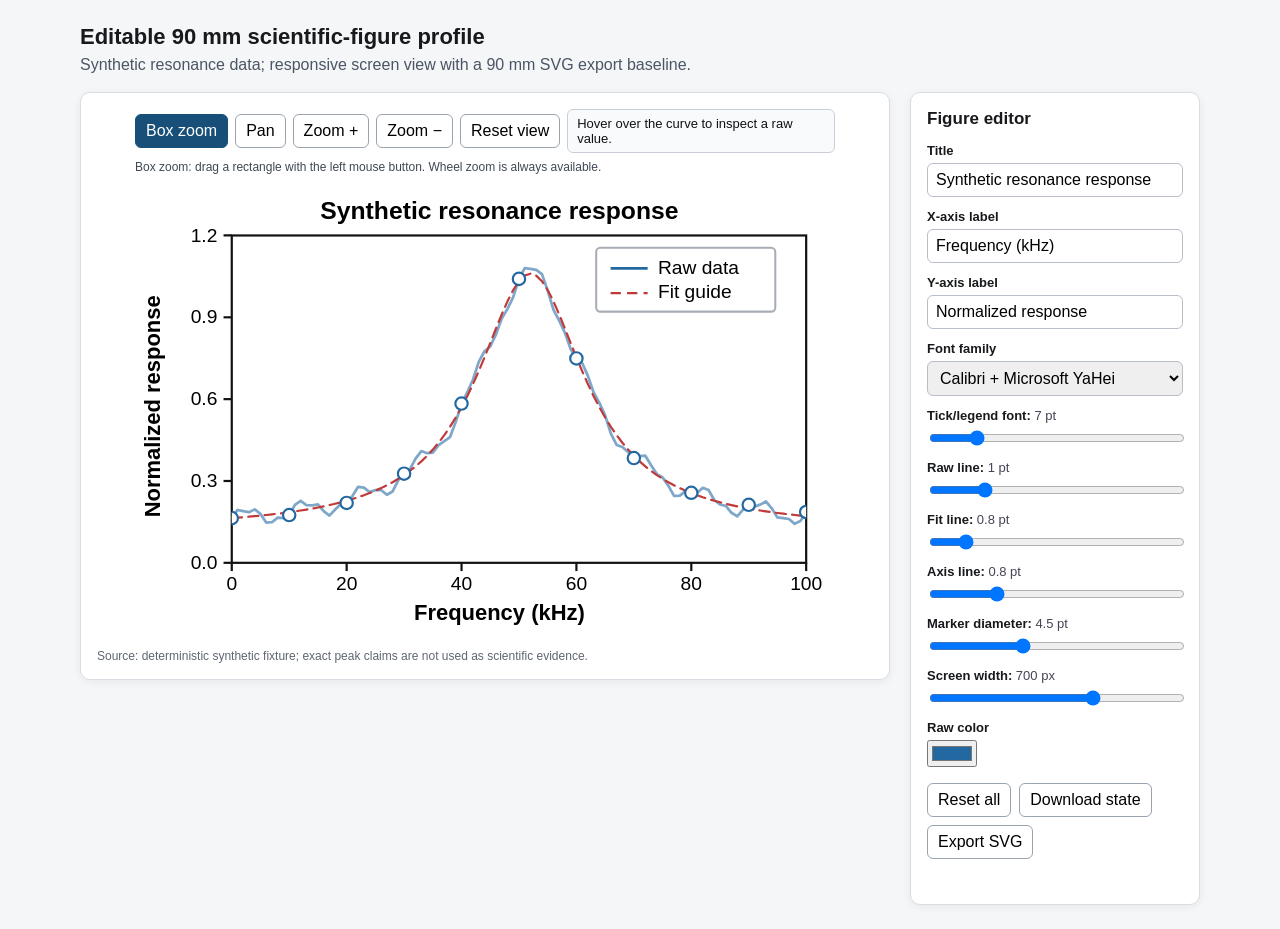
==== skills/scientific-plotting/tests/fixtures/editable-resonance.html @ 2797d482 "feat: add offline interactive weekly report workflow" ====
<!doctype html>
<html lang="en">
<head>
<meta charset="utf-8">
<meta name="viewport" content="width=device-width, initial-scale=1">
<title>Editable scientific figure fixture</title>
<style>
  :root { color-scheme: light; font-family: Calibri, "Microsoft YaHei", sans-serif; }
  * { box-sizing: border-box; }
  body { margin: 0; padding: 24px; background: #f4f6f8; color: #17191c; }
  main { max-width: 1120px; margin: 0 auto; }
  h1 { margin: 0 0 6px; font-size: 22px; }
  .lede { margin: 0 0 18px; color: #4b5563; }
  .workspace { display: grid; grid-template-columns: minmax(0, 1fr) 290px; gap: 20px; align-items: start; }
  .figure-card, .editor { background: white; border: 1px solid #d9dde3; border-radius: 10px; box-shadow: 0 2px 8px rgb(0 0 0 / 6%); }
  .figure-card { padding: 16px; overflow: auto; }
  #figure-wrap { width: min(100%, 700px); margin: 0 auto; }
  #chart { display: block; width: 100%; height: auto; background: white; touch-action: none; user-select: none; }
  #chart text { fill: #000; }
  #interaction-surface { fill: transparent; cursor: crosshair; }
  #interaction-surface.pan-mode { cursor: grab; }
  #interaction-surface.pan-mode.dragging { cursor: grabbing; }
  .inspection-toolbar { display: flex; flex-wrap: wrap; gap: 7px; align-items: center; margin: 0 auto 10px; }
  #hover-readout { flex: 1 1 260px; min-height: 30px; padding: 6px 9px; border: 1px solid #c9ced6; border-radius: 6px; background: #f8fafc; color: #111; font-size: 13px; font-variant-numeric: tabular-nums; }
  .mode-button[aria-pressed="true"] { background: #174f78; border-color: #174f78; color: #fff; }
  .gesture-hint { flex: 1 1 100%; margin: 0; color: #3f4853; font-size: 12px; }
  .editor { padding: 16px; }
  .editor h2 { margin: 0 0 14px; font-size: 17px; }
  .control { display: grid; gap: 5px; margin-bottom: 12px; }
  .control label { font-size: 13px; font-weight: 700; }
  .control output { color: #445; font-weight: 400; }
  input, select, button { font: inherit; }
  input[type="text"], select { width: 100%; padding: 7px 8px; border: 1px solid #b8bec8; border-radius: 6px; }
  input[type="range"] { width: 100%; }
  .actions { display: flex; flex-wrap: wrap; gap: 8px; margin-top: 16px; }
  button { padding: 7px 10px; border: 1px solid #9ba3ad; border-radius: 6px; background: #fff; cursor: pointer; }
  button:hover, button:focus-visible { background: #eef3f8; }
  #status { min-height: 1.4em; margin: 12px 0 0; font-size: 12px; color: #315b44; }
  .source-note { margin: 12px 0 0; font-size: 12px; color: #5f6670; }
  @media (max-width: 760px) {
    body { padding: 12px; }
    .workspace { grid-template-columns: 1fr; }
    .editor { order: 2; }
  }
</style>
</head>
<body>
<main>
  <h1>Editable 90 mm scientific-figure profile</h1>
  <p class="lede">Synthetic resonance data; responsive screen view with a 90 mm SVG export baseline.</p>
  <div class="workspace">
    <section class="figure-card" aria-label="Editable scientific figure">
      <div id="figure-wrap">
        <div class="inspection-toolbar" aria-label="Figure inspection controls">
          <button id="box-zoom-mode" class="mode-button" type="button" aria-pressed="true">Box zoom</button>
          <button id="pan-mode" class="mode-button" type="button" aria-pressed="false">Pan</button>
          <button id="zoom-in" type="button" aria-label="Zoom in">Zoom +</button>
          <button id="zoom-out" type="button" aria-label="Zoom out">Zoom −</button>
          <button id="reset-view" type="button">Reset view</button>
          <output id="hover-readout" aria-live="polite">Hover over the curve to inspect a raw value.</output>
          <p id="gesture-hint" class="gesture-hint">Box zoom: drag a rectangle with the left mouse button. Wheel zoom is always available.</p>
        </div>
        <svg id="chart" viewBox="0 0 340 220" role="img" aria-labelledby="chart-title chart-desc">
          <title id="chart-title">Synthetic resonance response</title>
          <desc id="chart-desc">Raw synthetic measurements with a fitted Lorentzian guide. Hover to inspect exact values, wheel to zoom, drag a box to zoom both axes, or choose Pan and drag to move both axes.</desc>
          <defs><clipPath id="plot-clip"><rect x="47" y="25" width="279" height="159"/></clipPath></defs>
          <rect x="0" y="0" width="340" height="220" fill="white"/>
          <g id="axes"></g>
          <g id="data-layer" clip-path="url(#plot-clip)">
            <polyline id="raw-line" fill="none" stroke-linejoin="round" stroke-linecap="round"></polyline>
            <polyline id="fit-line" fill="none" stroke-linejoin="round" stroke-linecap="round" stroke-dasharray="5 3"></polyline>
            <g id="markers"></g>
            <g id="hover-crosshair" pointer-events="none" visibility="hidden">
              <line id="hover-guide-x" stroke="#217565" stroke-width="1.4" stroke-dasharray="5 4"></line>
              <line id="hover-guide-y" stroke="#217565" stroke-width="1.4" stroke-dasharray="5 4"></line>
              <circle id="hover-point" r="4.2" fill="#217565" stroke="white" stroke-width="1.2"></circle>
            </g>
          </g>
          <g id="hover-tooltip" pointer-events="none" visibility="hidden">
            <rect id="hover-tooltip-box" width="102" height="32" rx="3" fill="white" fill-opacity="0.96" stroke="#217565"></rect>
            <text id="hover-tooltip-series" font-weight="700">Raw data</text>
            <text id="hover-tooltip-value"></text>
          </g>
          <rect id="box-zoom-rect" visibility="hidden" fill="#2468a2" fill-opacity="0.12" stroke="#2468a2" stroke-width="1" stroke-dasharray="4 3" pointer-events="none"></rect>
          <g id="legend" transform="translate(224 31)">
            <rect x="0" y="0" width="87" height="31" rx="2" fill="white" fill-opacity="0.9" stroke="#a8adb5"/>
            <line id="legend-raw-line" x1="7" y1="10" x2="25" y2="10"/>
            <text id="legend-raw" x="30" y="12.5" fill="#000">Raw data</text>
            <line id="legend-fit-line" x1="7" y1="22" x2="25" y2="22" stroke-dasharray="5 3"/>
            <text id="legend-fit" x="30" y="24.5" fill="#000">Fit guide</text>
          </g>
          <text id="plot-title" x="177" y="17" text-anchor="middle" fill="#000"></text>
          <text id="x-label" x="177" y="212" text-anchor="middle" fill="#000"></text>
          <text id="y-label" x="12" y="108" text-anchor="middle" fill="#000" transform="rotate(-90 12 108)"></text>
          <rect id="interaction-surface" x="47" y="25" width="279" height="159" tabindex="0" role="application" aria-label="Interactive plot area. Hover for exact values. In Box zoom mode, left-drag a rectangle to zoom both axes. In Pan mode, left-drag to move both axes. Wheel zoom is always available."></rect>
        </svg>
      </div>
      <p class="source-note">Source: deterministic synthetic fixture; exact peak claims are not used as scientific evidence.</p>
    </section>

    <aside class="editor" aria-label="Figure style editor">
      <h2>Figure editor</h2>
      <div class="control"><label for="title-input">Title</label><input id="title-input" type="text"></div>
      <div class="control"><label for="x-label-input">X-axis label</label><input id="x-label-input" type="text"></div>
      <div class="control"><label for="y-label-input">Y-axis label</label><input id="y-label-input" type="text"></div>
      <div class="control"><label for="font-family">Font family</label><select id="font-family"><option value='Calibri, "Microsoft YaHei", sans-serif'>Calibri + Microsoft YaHei</option><option value='Arial, "Microsoft YaHei", sans-serif'>Arial + Microsoft YaHei</option></select></div>
      <div class="control"><label for="font-size">Tick/legend font: <output id="font-size-value"></output></label><input id="font-size" type="range" min="6" max="12" step="0.5"></div>
      <div class="control"><label for="raw-width">Raw line: <output id="raw-width-value"></output></label><input id="raw-width" type="range" min="0.5" max="3" step="0.1"></div>
      <div class="control"><label for="fit-width">Fit line: <output id="fit-width-value"></output></label><input id="fit-width" type="range" min="0.5" max="3" step="0.1"></div>
      <div class="control"><label for="axis-width">Axis line: <output id="axis-width-value"></output></label><input id="axis-width" type="range" min="0.4" max="2" step="0.1"></div>
      <div class="control"><label for="marker-size">Marker diameter: <output id="marker-size-value"></output></label><input id="marker-size" type="range" min="2" max="9" step="0.5"></div>
      <div class="control"><label for="screen-width">Screen width: <output id="screen-width-value"></output></label><input id="screen-width" type="range" min="420" max="850" step="10"></div>
      <div class="control"><label for="raw-color">Raw color</label><input id="raw-color" type="color"></div>
      <div class="actions">
        <button id="reset" type="button">Reset all</button>
        <button id="download-state" type="button">Download state</button>
        <button id="export-svg" type="button">Export SVG</button>
      </div>
      <p id="status" role="status"></p>
    </aside>
  </div>
</main>
<script>
const data = {"raw":[{"x":0.0,"y":0.163831},{"x":1.0,"y":0.193741},{"x":2.0,"y":0.189231},{"x":3.0,"y":0.185739},{"x":4.0,"y":0.195914},{"x":5.0,"y":0.179386},{"x":6.0,"y":0.147445},{"x":7.0,"y":0.148792},{"x":8.0,"y":0.165592},{"x":9.0,"y":0.16399},{"x":10.0,"y":0.175078},{"x":11.0,"y":0.21241},{"x":12.0,"y":0.226754},{"x":13.0,"y":0.21141},{"x":14.0,"y":0.210642},{"x":15.0,"y":0.21396},{"x":16.0,"y":0.189431},{"x":17.0,"y":0.173085},{"x":18.0,"y":0.195299},{"x":19.0,"y":0.215669},{"x":20.0,"y":0.219502},{"x":21.0,"y":0.244902},{"x":22.0,"y":0.278715},{"x":23.0,"y":0.275571},{"x":24.0,"y":0.259237},{"x":25.0,"y":0.26634},{"x":26.0,"y":0.267091},{"x":27.0,"y":0.249756},{"x":28.0,"y":0.261551},{"x":29.0,"y":0.30316},{"x":30.0,"y":0.326767},{"x":31.0,"y":0.342546},{"x":32.0,"y":0.381716},{"x":33.0,"y":0.409638},{"x":34.0,"y":0.401963},{"x":35.0,"y":0.4042},{"x":36.0,"y":0.431706},{"x":37.0,"y":0.44644},{"x":38.0,"y":0.461179},{"x":39.0,"y":0.516706},{"x":40.0,"y":0.583813},{"x":41.0,"y":0.625159},{"x":42.0,"y":0.67198},{"x":43.0,"y":0.736727},{"x":44.0,"y":0.775546},{"x":45.0,"y":0.79301},{"x":46.0,"y":0.83761},{"x":47.0,"y":0.895304},{"x":48.0,"y":0.931066},{"x":49.0,"y":0.97424},{"x":50.0,"y":1.040877},{"x":51.0,"y":1.080188},{"x":52.0,"y":1.077637},{"x":53.0,"y":1.073612},{"x":54.0,"y":1.0584},{"x":55.0,"y":0.997993},{"x":56.0,"y":0.928188},{"x":57.0,"y":0.887438},{"x":58.0,"y":0.843388},{"x":59.0,"y":0.783498},{"x":60.0,"y":0.749357},{"x":61.0,"y":0.732627},{"x":62.0,"y":0.685218},{"x":63.0,"y":0.624446},{"x":64.0,"y":0.586119},{"x":65.0,"y":0.540745},{"x":66.0,"y":0.473268},{"x":67.0,"y":0.432015},{"x":68.0,"y":0.424687},{"x":69.0,"y":0.40597},{"x":70.0,"y":0.383982},{"x":71.0,"y":0.391147},{"x":72.0,"y":0.392792},{"x":73.0,"y":0.357505},{"x":74.0,"y":0.32537},{"x":75.0,"y":0.313112},{"x":76.0,"y":0.282774},{"x":77.0,"y":0.245452},{"x":78.0,"y":0.246507},{"x":79.0,"y":0.263025},{"x":80.0,"y":0.256717},{"x":81.0,"y":0.256193},{"x":82.0,"y":0.275035},{"x":83.0,"y":0.267013},{"x":84.0,"y":0.230363},{"x":85.0,"y":0.21373},{"x":86.0,"y":0.208819},{"x":87.0,"y":0.183364},{"x":88.0,"y":0.170354},{"x":89.0,"y":0.195134},{"x":90.0,"y":0.212645},{"x":91.0,"y":0.205907},{"x":92.0,"y":0.213418},{"x":93.0,"y":0.224893},{"x":94.0,"y":0.199735},{"x":95.0,"y":0.166326},{"x":96.0,"y":0.163469},{"x":97.0,"y":0.160627},{"x":98.0,"y":0.14297},{"x":99.0,"y":0.152898},{"x":100.0,"y":0.186244}],"fit":[{"x":0.0,"y":0.163831},{"x":1.0,"y":0.165482},{"x":2.0,"y":0.167228},{"x":3.0,"y":0.169073},{"x":4.0,"y":0.171027},{"x":5.0,"y":0.173098},{"x":6.0,"y":0.175294},{"x":7.0,"y":0.177627},{"x":8.0,"y":0.180106},{"x":9.0,"y":0.182746},{"x":10.0,"y":0.185558},{"x":11.0,"y":0.188559},{"x":12.0,"y":0.191765},{"x":13.0,"y":0.195194},{"x":14.0,"y":0.198868},{"x":15.0,"y":0.202808},{"x":16.0,"y":0.20704},{"x":17.0,"y":0.211593},{"x":18.0,"y":0.216499},{"x":19.0,"y":0.221793},{"x":20.0,"y":0.227516},{"x":21.0,"y":0.233711},{"x":22.0,"y":0.240431},{"x":23.0,"y":0.247732},{"x":24.0,"y":0.255678},{"x":25.0,"y":0.264343},{"x":26.0,"y":0.273808},{"x":27.0,"y":0.284166},{"x":28.0,"y":0.295524},{"x":29.0,"y":0.308},{"x":30.0,"y":0.321728},{"x":31.0,"y":0.33686},{"x":32.0,"y":0.353565},{"x":33.0,"y":0.372032},{"x":34.0,"y":0.392471},{"x":35.0,"y":0.41511},{"x":36.0,"y":0.440193},{"x":37.0,"y":0.467978},{"x":38.0,"y":0.49872},{"x":39.0,"y":0.532664},{"x":40.0,"y":0.570009},{"x":41.0,"y":0.610879},{"x":42.0,"y":0.655264},{"x":43.0,"y":0.702954},{"x":44.0,"y":0.753452},{"x":45.0,"y":0.805876},{"x":46.0,"y":0.858871},{"x":47.0,"y":0.910556},{"x":48.0,"y":0.95855},{"x":49.0,"y":1.000106},{"x":50.0,"y":1.032404},{"x":51.0,"y":1.052946},{"x":52.0,"y":1.06},{"x":53.0,"y":1.052946},{"x":54.0,"y":1.032404},{"x":55.0,"y":1.000106},{"x":56.0,"y":0.95855},{"x":57.0,"y":0.910556},{"x":58.0,"y":0.858871},{"x":59.0,"y":0.805876},{"x":60.0,"y":0.753452},{"x":61.0,"y":0.702954},{"x":62.0,"y":0.655264},{"x":63.0,"y":0.610879},{"x":64.0,"y":0.570009},{"x":65.0,"y":0.532664},{"x":66.0,"y":0.49872},{"x":67.0,"y":0.467978},{"x":68.0,"y":0.440193},{"x":69.0,"y":0.41511},{"x":70.0,"y":0.392471},{"x":71.0,"y":0.372032},{"x":72.0,"y":0.353565},{"x":73.0,"y":0.33686},{"x":74.0,"y":0.321728},{"x":75.0,"y":0.308},{"x":76.0,"y":0.295524},{"x":77.0,"y":0.284166},{"x":78.0,"y":0.273808},{"x":79.0,"y":0.264343},{"x":80.0,"y":0.255678},{"x":81.0,"y":0.247732},{"x":82.0,"y":0.240431},{"x":83.0,"y":0.233711},{"x":84.0,"y":0.227516},{"x":85.0,"y":0.221793},{"x":86.0,"y":0.216499},{"x":87.0,"y":0.211593},{"x":88.0,"y":0.20704},{"x":89.0,"y":0.202808},{"x":90.0,"y":0.198868},{"x":91.0,"y":0.195194},{"x":92.0,"y":0.191765},{"x":93.0,"y":0.188559},{"x":94.0,"y":0.185558},{"x":95.0,"y":0.182746},{"x":96.0,"y":0.180106},{"x":97.0,"y":0.177627},{"x":98.0,"y":0.175294},{"x":99.0,"y":0.173098},{"x":100.0,"y":0.171027}]};
const initialState = Object.freeze({
  title: "Synthetic resonance response",
  xLabel: "Frequency (kHz)",
  yLabel: "Normalized response",
  fontFamily: 'Calibri, "Microsoft YaHei", sans-serif',
  fontPt: 7,
  axisLabelPt: 8,
  titlePt: 9,
  rawWidthPt: 1.0,
  fitWidthPt: 0.8,
  axisWidthPt: 0.8,
  markerPt: 4.5,
  rawColor: "#2468a2",
  fitColor: "#c03a3a",
  screenWidth: 700,
  xMin: 0,
  xMax: 100,
  yMin: 0,
  yMax: 1.2,
  interactionMode: "zoom"
});
let state = {...initialState};
let hoverIndex = null;
const PT_TO_UNIT = 96 / 72;
const NS = "http://www.w3.org/2000/svg";
const plot = {left: 47, right: 326, top: 25, bottom: 184, fullXMin: 0, fullXMax: 100, fullYMin: 0, fullYMax: 1.2};

function sx(x) { return plot.left + (x - state.xMin) / (state.xMax - state.xMin) * (plot.right - plot.left); }
function sy(y) { return plot.bottom - (y - state.yMin) / (state.yMax - state.yMin) * (plot.bottom - plot.top); }
function ix(px) { return state.xMin + (px - plot.left) / (plot.right - plot.left) * (state.xMax - state.xMin); }
function iy(py) { return state.yMin + (plot.bottom - py) / (plot.bottom - plot.top) * (state.yMax - state.yMin); }
function points(values) { return values.map(d => `${sx(d.x).toFixed(2)},${sy(d.y).toFixed(2)}`).join(" "); }
function svgEl(name, attrs = {}) {
  const el = document.createElementNS(NS, name);
  for (const [key, value] of Object.entries(attrs)) el.setAttribute(key, String(value));
  return el;
}
function setText(id, value) { document.getElementById(id).textContent = value; }

function ticks(minimum, maximum, count) {
  return Array.from({length: count}, (_, index) => minimum + index * (maximum - minimum) / (count - 1));
}

function formatTick(value, span) {
  if (span < 1) return value.toFixed(2);
  if (span < 10) return value.toFixed(1);
  return value.toFixed(0);
}

function clampView() {
  const clampRange = (minimum, maximum, fullMinimum, fullMaximum, minSpan) => {
    const fullSpan = fullMaximum - fullMinimum;
    const span = Math.min(fullSpan, Math.max(minSpan, maximum - minimum));
    const nextMinimum = Math.max(fullMinimum, Math.min(minimum, fullMaximum - span));
    return [nextMinimum, nextMinimum + span];
  };
  [state.xMin, state.xMax] = clampRange(state.xMin, state.xMax, plot.fullXMin, plot.fullXMax, 2);
  [state.yMin, state.yMax] = clampRange(state.yMin, state.yMax, plot.fullYMin, plot.fullYMax, 0.04);
}

function zoomAt(factor, px = (plot.left + plot.right) / 2, py = (plot.top + plot.bottom) / 2) {
  const anchorX = ix(px);
  const anchorY = iy(py);
  state.xMin = anchorX - (anchorX - state.xMin) * factor;
  state.xMax = anchorX + (state.xMax - anchorX) * factor;
  state.yMin = anchorY - (anchorY - state.yMin) * factor;
  state.yMax = anchorY + (state.yMax - anchorY) * factor;
  clampView();
  render();
}

function panBySvg(dx, dy) {
  const dataDx = dx / (plot.right - plot.left) * (state.xMax - state.xMin);
  const dataDy = dy / (plot.bottom - plot.top) * (state.yMax - state.yMin);
  state.xMin -= dataDx;
  state.xMax -= dataDx;
  state.yMin += dataDy;
  state.yMax += dataDy;
  clampView();
  render();
}

function resetView() {
  state.xMin = initialState.xMin;
  state.xMax = initialState.xMax;
  state.yMin = initialState.yMin;
  state.yMax = initialState.yMax;
  hoverIndex = null;
  render();
}

function hoverNearestAt(px, py) {
  let nearestIndex = null;
  let nearestDistance = Infinity;
  data.raw.forEach((point, index) => {
    if (point.x < state.xMin || point.x > state.xMax || point.y < state.yMin || point.y > state.yMax) return;
    const distance = Math.hypot(sx(point.x) - px, sy(point.y) - py);
    if (distance < nearestDistance) {
      nearestDistance = distance;
      nearestIndex = index;
    }
  });
  hoverIndex = nearestIndex;
  drawHover();
}

function clearHover() {
  hoverIndex = null;
  drawHover();
}

function setInteractionMode(mode) {
  if (mode !== "zoom" && mode !== "pan") return;
  state.interactionMode = mode;
  clearHover();
  renderInteractionMode();
}

function applyBoxZoom(x0, y0, x1, y1) {
  const left = Math.max(plot.left, Math.min(x0, x1));
  const right = Math.min(plot.right, Math.max(x0, x1));
  const top = Math.max(plot.top, Math.min(y0, y1));
  const bottom = Math.min(plot.bottom, Math.max(y0, y1));
  if (right - left < 5 || bottom - top < 5) return false;
  const nextXMin = ix(left);
  const nextXMax = ix(right);
  const nextYMin = iy(bottom);
  const nextYMax = iy(top);
  state.xMin = nextXMin;
  state.xMax = nextXMax;
  state.yMin = nextYMin;
  state.yMax = nextYMax;
  clampView();
  clearHover();
  render();
  return true;
}

function drawAxes() {
  const axes = document.getElementById("axes");
  axes.replaceChildren();
  const axisStroke = state.axisWidthPt * PT_TO_UNIT;
  const box = svgEl("rect", {x: plot.left, y: plot.top, width: plot.right - plot.left, height: plot.bottom - plot.top, fill: "none", stroke: "#111", "stroke-width": axisStroke});
  axes.appendChild(box);
  const xSpan = state.xMax - state.xMin;
  const ySpan = state.yMax - state.yMin;
  for (const x of ticks(state.xMin, state.xMax, 6)) {
    const px = sx(x);
    axes.appendChild(svgEl("line", {x1: px, y1: plot.bottom, x2: px, y2: plot.bottom + 4, stroke: "#111", "stroke-width": axisStroke}));
    const label = svgEl("text", {x: px, y: plot.bottom + 13, "text-anchor": "middle", fill: "#000"});
    label.textContent = formatTick(x, xSpan);
    axes.appendChild(label);
  }
  for (const y of ticks(state.yMin, state.yMax, 5)) {
    const py = sy(y);
    axes.appendChild(svgEl("line", {x1: plot.left - 4, y1: py, x2: plot.left, y2: py, stroke: "#111", "stroke-width": axisStroke}));
    const label = svgEl("text", {x: plot.left - 7, y: py + 3, "text-anchor": "end", fill: "#000"});
    label.textContent = formatTick(y, ySpan);
    axes.appendChild(label);
  }
}

function drawMarkers() {
  const markers = document.getElementById("markers");
  markers.replaceChildren();
  const radius = state.markerPt * PT_TO_UNIT / 2;
  data.raw.filter((_, i) => i % 10 === 0).forEach(d => {
    markers.appendChild(svgEl("circle", {cx: sx(d.x), cy: sy(d.y), r: radius, fill: "white", stroke: state.rawColor, "stroke-width": 0.8 * PT_TO_UNIT}));
  });
}

function drawHover() {
  const crosshair = document.getElementById("hover-crosshair");
  const tooltip = document.getElementById("hover-tooltip");
  if (hoverIndex === null) {
    crosshair.setAttribute("visibility", "hidden");
    tooltip.setAttribute("visibility", "hidden");
    setText("hover-readout", "Hover over the curve to inspect a raw value.");
    return;
  }
  const point = data.raw[hoverIndex];
  const visible = point.x >= state.xMin && point.x <= state.xMax && point.y >= state.yMin && point.y <= state.yMax;
  if (!visible) {
    clearHover();
    return;
  }
  const px = sx(point.x);
  const py = sy(point.y);
  const vertical = document.getElementById("hover-guide-x");
  const horizontal = document.getElementById("hover-guide-y");
  vertical.setAttribute("x1", px); vertical.setAttribute("x2", px);
  vertical.setAttribute("y1", plot.top); vertical.setAttribute("y2", plot.bottom);
  horizontal.setAttribute("x1", plot.left); horizontal.setAttribute("x2", plot.right);
  horizontal.setAttribute("y1", py); horizontal.setAttribute("y2", py);
  const marker = document.getElementById("hover-point");
  marker.setAttribute("cx", px); marker.setAttribute("cy", py);
  const tooltipX = px > (plot.left + plot.right) / 2 ? px - 108 : px + 7;
  const tooltipY = Math.max(plot.top + 2, Math.min(py - 36, plot.bottom - 34));
  document.getElementById("hover-tooltip-box").setAttribute("x", tooltipX);
  document.getElementById("hover-tooltip-box").setAttribute("y", tooltipY);
  const series = document.getElementById("hover-tooltip-series");
  series.setAttribute("x", tooltipX + 6); series.setAttribute("y", tooltipY + 12);
  const value = document.getElementById("hover-tooltip-value");
  value.setAttribute("x", tooltipX + 6); value.setAttribute("y", tooltipY + 25);
  value.textContent = `x ${point.x.toFixed(3)}; y ${point.y.toFixed(6)}`;
  crosshair.setAttribute("visibility", "visible");
  tooltip.setAttribute("visibility", "visible");
  setText("hover-readout", `Raw data — Frequency: ${point.x.toFixed(3)} kHz; response: ${point.y.toFixed(6)}`);
}

function renderInteractionMode() {
  const isZoom = state.interactionMode === "zoom";
  document.getElementById("box-zoom-mode").setAttribute("aria-pressed", String(isZoom));
  document.getElementById("pan-mode").setAttribute("aria-pressed", String(!isZoom));
  document.getElementById("interaction-surface").classList.toggle("pan-mode", !isZoom);
  setText("gesture-hint", isZoom
    ? "Box zoom: drag a rectangle with the left mouse button. Wheel zoom is always available."
    : "Pan: drag with the left mouse button to move both axes. Wheel zoom is always available.");
}

function render() {
  document.getElementById("figure-wrap").style.width = `min(100%, ${state.screenWidth}px)`;
  const chart = document.getElementById("chart");
  chart.style.fontFamily = state.fontFamily;
  chart.style.fontSize = `${state.fontPt * PT_TO_UNIT}px`;
  drawAxes();
  const raw = document.getElementById("raw-line");
  raw.setAttribute("points", points(data.raw));
  raw.setAttribute("stroke", state.rawColor);
  raw.setAttribute("stroke-width", state.rawWidthPt * PT_TO_UNIT);
  raw.setAttribute("opacity", "0.58");
  const fit = document.getElementById("fit-line");
  fit.setAttribute("points", points(data.fit));
  fit.setAttribute("stroke", state.fitColor);
  fit.setAttribute("stroke-width", state.fitWidthPt * PT_TO_UNIT);
  drawMarkers();
  drawHover();
  renderInteractionMode();
  setText("plot-title", state.title);
  setText("chart-title", state.title);
  setText("x-label", state.xLabel);
  setText("y-label", state.yLabel);
  document.getElementById("plot-title").style.fontSize = `${state.titlePt * PT_TO_UNIT}px`;
  document.getElementById("plot-title").style.fontWeight = "700";
  for (const id of ["x-label", "y-label"]) {
    document.getElementById(id).style.fontSize = `${state.axisLabelPt * PT_TO_UNIT}px`;
    document.getElementById(id).style.fontWeight = "700";
  }
  for (const id of ["legend-raw-line", "legend-fit-line"]) {
    document.getElementById(id).setAttribute("stroke", id.includes("raw") ? state.rawColor : state.fitColor);
    document.getElementById(id).setAttribute("stroke-width", (id.includes("raw") ? state.rawWidthPt : state.fitWidthPt) * PT_TO_UNIT);
  }
  syncControls();
}

function bindRange(id, key, suffix) {
  const input = document.getElementById(id);
  input.addEventListener("input", () => { state[key] = Number(input.value); render(); });
  return () => { input.value = state[key]; setText(`${id}-value`, `${state[key]}${suffix}`); };
}
const syncers = [
  bindRange("font-size", "fontPt", " pt"),
  bindRange("raw-width", "rawWidthPt", " pt"),
  bindRange("fit-width", "fitWidthPt", " pt"),
  bindRange("axis-width", "axisWidthPt", " pt"),
  bindRange("marker-size", "markerPt", " pt"),
  bindRange("screen-width", "screenWidth", " px")
];
function bindText(id, key) { document.getElementById(id).addEventListener("input", e => { state[key] = e.target.value; render(); }); }
bindText("title-input", "title");
bindText("x-label-input", "xLabel");
bindText("y-label-input", "yLabel");
document.getElementById("font-family").addEventListener("change", e => { state.fontFamily = e.target.value; render(); });
document.getElementById("raw-color").addEventListener("input", e => { state.rawColor = e.target.value; render(); });

function syncControls() {
  document.getElementById("title-input").value = state.title;
  document.getElementById("x-label-input").value = state.xLabel;
  document.getElementById("y-label-input").value = state.yLabel;
  document.getElementById("font-family").value = state.fontFamily;
  document.getElementById("raw-color").value = state.rawColor;
  syncers.forEach(sync => sync());
}

function clientToSvg(event) {
  const chart = document.getElementById("chart");
  const bounds = chart.getBoundingClientRect();
  return {
    x: (event.clientX - bounds.left) / bounds.width * 340,
    y: (event.clientY - bounds.top) / bounds.height * 220,
  };
}

const surface = document.getElementById("interaction-surface");
let dragState = null;
surface.addEventListener("wheel", event => {
  event.preventDefault();
  const point = clientToSvg(event);
  zoomAt(event.deltaY < 0 ? 0.82 : 1.22, point.x, point.y);
});
surface.addEventListener("pointerdown", event => {
  if (event.button !== undefined && event.button !== 0) return;
  event.preventDefault();
  const point = clientToSvg(event);
  dragState = {mode: state.interactionMode, startX: point.x, startY: point.y, lastX: point.x, lastY: point.y, moved: false};
  clearHover();
  surface.classList.add("dragging");
  surface.setPointerCapture?.(event.pointerId);
});
surface.addEventListener("pointermove", event => {
  const point = clientToSvg(event);
  if (!dragState) {
    if (event.pointerType !== "touch") hoverNearestAt(point.x, point.y);
    return;
  }
  event.preventDefault();
  const dx = point.x - dragState.lastX;
  const dy = point.y - dragState.lastY;
  if (Math.hypot(point.x - dragState.startX, point.y - dragState.startY) > 3) dragState.moved = true;
  dragState.lastX = point.x;
  dragState.lastY = point.y;
  if (!dragState.moved) return;
  if (dragState.mode === "pan") {
    panBySvg(dx, dy);
  } else {
    const brush = document.getElementById("box-zoom-rect");
    const x = Math.max(plot.left, Math.min(dragState.startX, point.x));
    const y = Math.max(plot.top, Math.min(dragState.startY, point.y));
    const right = Math.min(plot.right, Math.max(dragState.startX, point.x));
    const bottom = Math.min(plot.bottom, Math.max(dragState.startY, point.y));
    brush.setAttribute("x", x); brush.setAttribute("y", y);
    brush.setAttribute("width", Math.max(0, right - x)); brush.setAttribute("height", Math.max(0, bottom - y));
    brush.setAttribute("visibility", "visible");
  }
});
function finishPointer(event) {
  if (!dragState) return;
  const point = clientToSvg(event);
  if (dragState.mode === "zoom" && dragState.moved) {
    applyBoxZoom(dragState.startX, dragState.startY, point.x, point.y);
  } else if (!dragState.moved) {
    hoverNearestAt(point.x, point.y);
  }
  dragState = null;
  document.getElementById("box-zoom-rect").setAttribute("visibility", "hidden");
  surface.classList.remove("dragging");
}
surface.addEventListener("pointerup", finishPointer);
surface.addEventListener("pointercancel", () => {
  dragState = null;
  document.getElementById("box-zoom-rect").setAttribute("visibility", "hidden");
  surface.classList.remove("dragging");
});
surface.addEventListener("pointerleave", () => { if (!dragState) clearHover(); });
surface.addEventListener("keydown", event => {
  if (event.key === "+" || event.key === "=") zoomAt(0.82);
  else if (event.key === "-") zoomAt(1.22);
  else if (event.key === "ArrowLeft") panBySvg(-12, 0);
  else if (event.key === "ArrowRight") panBySvg(12, 0);
  else if (event.key === "ArrowUp") panBySvg(0, -12);
  else if (event.key === "ArrowDown") panBySvg(0, 12);
  else if (event.key === "Enter") hoverNearestAt((plot.left + plot.right) / 2, (plot.top + plot.bottom) / 2);
  else if (event.key === "Escape") clearHover();
  else return;
  event.preventDefault();
});

document.getElementById("box-zoom-mode").addEventListener("click", () => { setInteractionMode("zoom"); setText("status", "Box zoom mode: left-drag a rectangle to zoom both axes."); });
document.getElementById("pan-mode").addEventListener("click", () => { setInteractionMode("pan"); setText("status", "Pan mode: left-drag to move both axes."); });
document.getElementById("zoom-in").addEventListener("click", () => zoomAt(0.82));
document.getElementById("zoom-out").addEventListener("click", () => zoomAt(1.22));
document.getElementById("reset-view").addEventListener("click", () => { clearHover(); resetView(); setText("status", "Full view restored."); });

function download(name, type, content) {
  const url = URL.createObjectURL(new Blob([content], {type}));
  const a = document.createElement("a");
  a.href = url; a.download = name; a.click();
  setTimeout(() => URL.revokeObjectURL(url), 1000);
}
document.getElementById("reset").addEventListener("click", () => { state = {...initialState}; hoverIndex = null; render(); setText("status", "Defaults restored."); });
document.getElementById("download-state").addEventListener("click", () => { download("figure-state.json", "application/json", JSON.stringify({profile: "90mm-publication", state, data}, null, 2)); setText("status", "State downloaded."); });
document.getElementById("export-svg").addEventListener("click", () => {
  const copy = document.getElementById("chart").cloneNode(true);
  const transientIds = ["hover-crosshair", "hover-tooltip", "box-zoom-rect", "interaction-surface"];
  for (const id of transientIds) copy.querySelector?.(`#${id}`)?.setAttribute("visibility", "hidden");
  copy.setAttribute("xmlns", NS);
  copy.setAttribute("width", "90mm");
  copy.setAttribute("height", "58.24mm");
  download("synthetic-resonance.svg", "image/svg+xml", new XMLSerializer().serializeToString(copy));
  setText("status", "90 mm SVG exported.");
});
window.__figureTest = {
  getState: () => ({...state}),
  setState: patch => { state = {...state, ...patch}; render(); },
  getSvg: () => document.getElementById("chart"),
  zoomAt,
  panBySvg,
  hoverNearestAt,
  clearHover,
  setInteractionMode,
  applyBoxZoom,
  getHoverIndex: () => hoverIndex,
  resetView,
};
render();
</script>
</body>
</html>
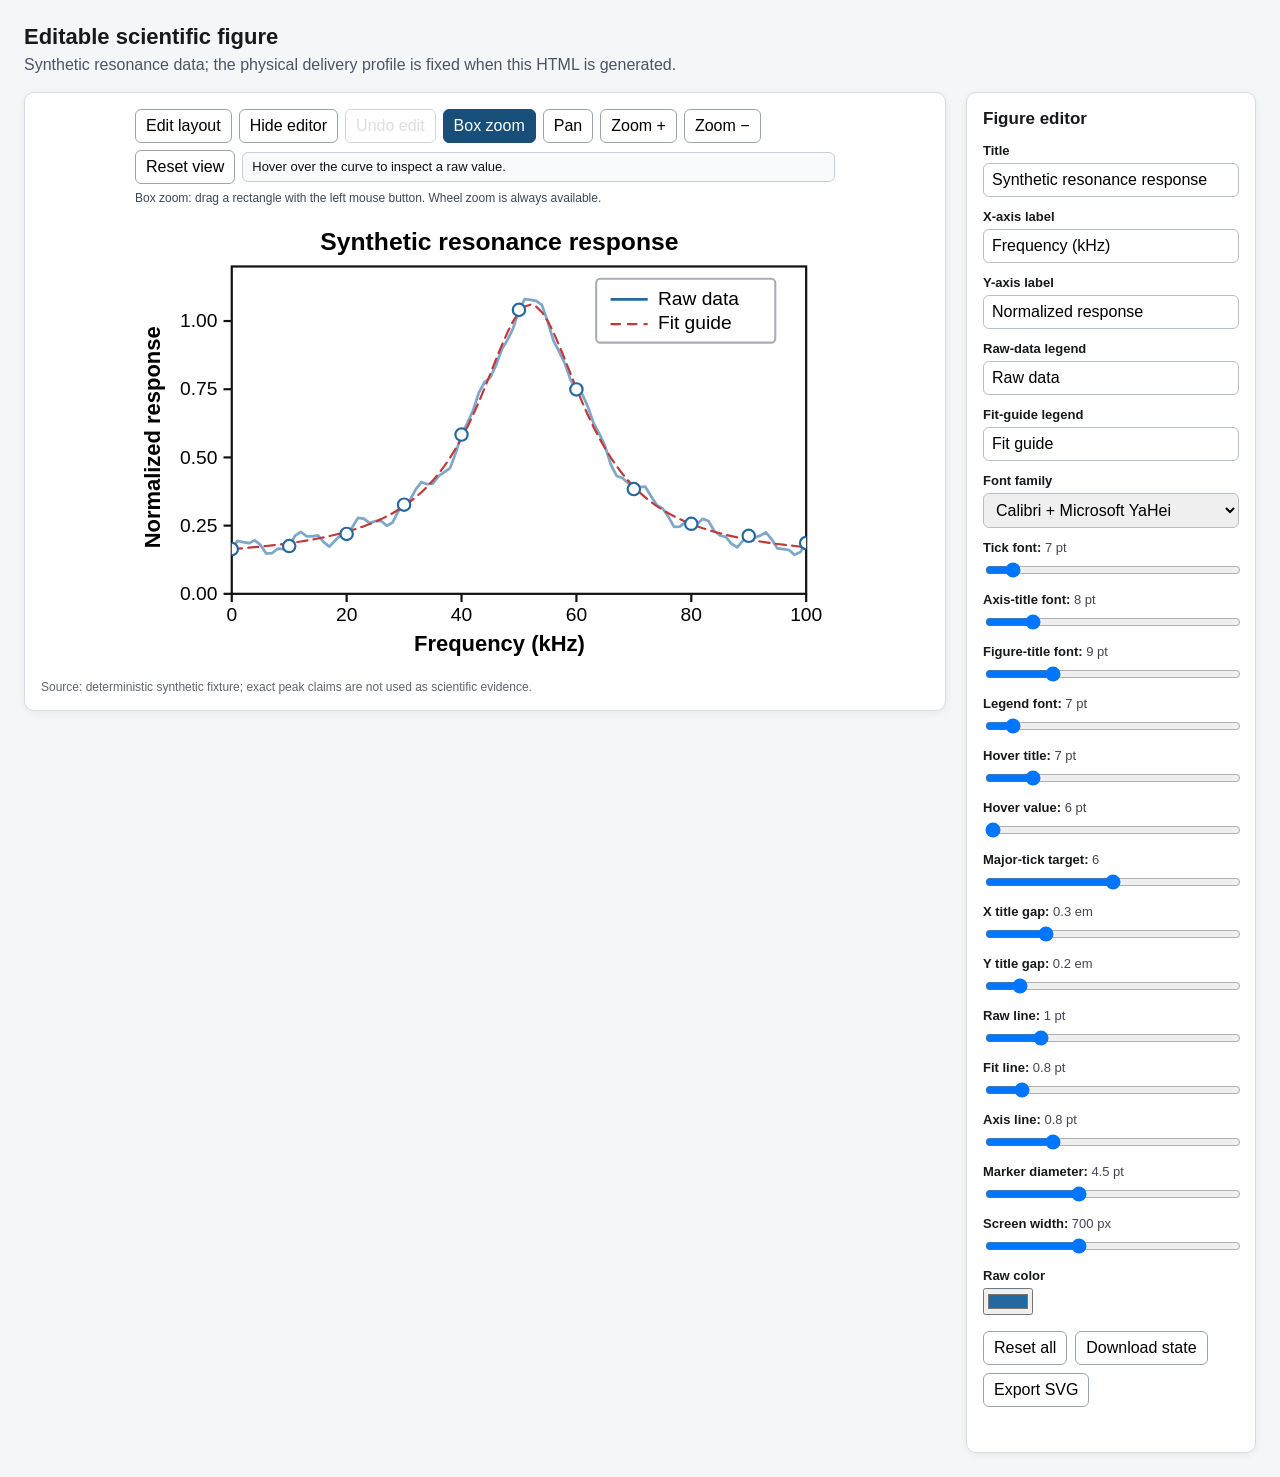
==== commit 7f18c0d6: "feat: expand scientific workflow skills" ====
--- a/skills/scientific-plotting/tests/fixtures/editable-resonance.html
+++ b/skills/scientific-plotting/tests/fixtures/editable-resonance.html
@@ -8,10 +8,12 @@
   :root { color-scheme: light; font-family: Calibri, "Microsoft YaHei", sans-serif; }
   * { box-sizing: border-box; }
   body { margin: 0; padding: 24px; background: #f4f6f8; color: #17191c; }
-  main { max-width: 1120px; margin: 0 auto; }
+  main { max-width: 1440px; margin: 0 auto; }
   h1 { margin: 0 0 6px; font-size: 22px; }
   .lede { margin: 0 0 18px; color: #4b5563; }
   .workspace { display: grid; grid-template-columns: minmax(0, 1fr) 290px; gap: 20px; align-items: start; }
+  .workspace.editor-collapsed { grid-template-columns: minmax(0, 1fr); }
+  .workspace.editor-collapsed .editor { display: none; }
   .figure-card, .editor { background: white; border: 1px solid #d9dde3; border-radius: 10px; box-shadow: 0 2px 8px rgb(0 0 0 / 6%); }
   .figure-card { padding: 16px; overflow: auto; }
   #figure-wrap { width: min(100%, 700px); margin: 0 auto; }
@@ -23,9 +25,20 @@
   .inspection-toolbar { display: flex; flex-wrap: wrap; gap: 7px; align-items: center; margin: 0 auto 10px; }
   #hover-readout { flex: 1 1 260px; min-height: 30px; padding: 6px 9px; border: 1px solid #c9ced6; border-radius: 6px; background: #f8fafc; color: #111; font-size: 13px; font-variant-numeric: tabular-nums; }
   .mode-button[aria-pressed="true"] { background: #174f78; border-color: #174f78; color: #fff; }
+  button:disabled { cursor: not-allowed; opacity: 0.45; }
+  #chart.edit-layout #interaction-surface { pointer-events: none; }
+  #chart:not(.edit-layout) .layout-editable { pointer-events: none; }
+  #chart.edit-layout .layout-editable { cursor: move; pointer-events: auto; }
+  #chart.edit-layout .layout-editable:focus { outline: none; filter: drop-shadow(0 0 3px #f59e0b); }
+  #chart.edit-layout .layout-selected { filter: drop-shadow(0 0 4px #f59e0b); }
+  #chart.edit-layout .scientific-locked { cursor: not-allowed; pointer-events: visiblePainted; }
   .gesture-hint { flex: 1 1 100%; margin: 0; color: #3f4853; font-size: 12px; }
   .editor { padding: 16px; }
   .editor h2 { margin: 0 0 14px; font-size: 17px; }
+  .layout-inspector { margin: 0 0 16px; padding: 12px; border: 1px solid #f0b44d; border-radius: 8px; background: #fffaf0; }
+  .layout-inspector[hidden] { display: none; }
+  .layout-inspector h3 { margin: 0 0 7px; font-size: 15px; }
+  .selected-name { margin: 0 0 10px; color: #9a5b00; font-size: 13px; font-weight: 700; }
   .control { display: grid; gap: 5px; margin-bottom: 12px; }
   .control label { font-size: 13px; font-weight: 700; }
   .control output { color: #445; font-weight: 400; }
@@ -46,12 +59,15 @@
 </head>
 <body>
 <main>
-  <h1>Editable 90 mm scientific-figure profile</h1>
-  <p class="lede">Synthetic resonance data; responsive screen view with a 90 mm SVG export baseline.</p>
+  <h1>Editable scientific figure</h1>
+  <p class="lede">Synthetic resonance data; the physical delivery profile is fixed when this HTML is generated.</p>
   <div class="workspace">
     <section class="figure-card" aria-label="Editable scientific figure">
       <div id="figure-wrap">
         <div class="inspection-toolbar" aria-label="Figure inspection controls">
+          <button id="layout-edit-mode" class="mode-button" type="button" aria-pressed="false">Edit layout</button>
+          <button id="toggle-editor-panel" type="button" aria-pressed="true">Hide editor</button>
+          <button id="undo-edit" type="button" disabled>Undo edit</button>
           <button id="box-zoom-mode" class="mode-button" type="button" aria-pressed="true">Box zoom</button>
           <button id="pan-mode" class="mode-button" type="button" aria-pressed="false">Pan</button>
           <button id="zoom-in" type="button" aria-label="Zoom in">Zoom +</button>
@@ -67,8 +83,8 @@
           <rect x="0" y="0" width="340" height="220" fill="white"/>
           <g id="axes"></g>
           <g id="data-layer" clip-path="url(#plot-clip)">
-            <polyline id="raw-line" fill="none" stroke-linejoin="round" stroke-linecap="round"></polyline>
-            <polyline id="fit-line" fill="none" stroke-linejoin="round" stroke-linecap="round" stroke-dasharray="5 3"></polyline>
+            <polyline id="raw-line" class="scientific-locked" data-label="Raw data curve (locked)" fill="none" stroke-linejoin="round" stroke-linecap="round"></polyline>
+            <polyline id="fit-line" class="scientific-locked" data-label="Fit guide (locked)" fill="none" stroke-linejoin="round" stroke-linecap="round" stroke-dasharray="5 3"></polyline>
             <g id="markers"></g>
             <g id="hover-crosshair" pointer-events="none" visibility="hidden">
               <line id="hover-guide-x" stroke="#217565" stroke-width="1.4" stroke-dasharray="5 4"></line>
@@ -82,16 +98,16 @@
             <text id="hover-tooltip-value"></text>
           </g>
           <rect id="box-zoom-rect" visibility="hidden" fill="#2468a2" fill-opacity="0.12" stroke="#2468a2" stroke-width="1" stroke-dasharray="4 3" pointer-events="none"></rect>
-          <g id="legend" transform="translate(224 31)">
+          <g id="legend" class="layout-editable" data-layout-role="legend" data-label="Legend" tabindex="0" transform="translate(224 31)">
             <rect x="0" y="0" width="87" height="31" rx="2" fill="white" fill-opacity="0.9" stroke="#a8adb5"/>
             <line id="legend-raw-line" x1="7" y1="10" x2="25" y2="10"/>
             <text id="legend-raw" x="30" y="12.5" fill="#000">Raw data</text>
             <line id="legend-fit-line" x1="7" y1="22" x2="25" y2="22" stroke-dasharray="5 3"/>
             <text id="legend-fit" x="30" y="24.5" fill="#000">Fit guide</text>
           </g>
-          <text id="plot-title" x="177" y="17" text-anchor="middle" fill="#000"></text>
-          <text id="x-label" x="177" y="212" text-anchor="middle" fill="#000"></text>
-          <text id="y-label" x="12" y="108" text-anchor="middle" fill="#000" transform="rotate(-90 12 108)"></text>
+          <text id="plot-title" class="layout-editable" data-layout-role="title" data-label="Figure title" tabindex="0" x="177" y="17" text-anchor="middle" fill="#000"></text>
+          <text id="x-label" class="layout-editable" data-layout-role="xLabel" data-label="X-axis title" tabindex="0" x="177" y="212" text-anchor="middle" fill="#000"></text>
+          <text id="y-label" class="layout-editable" data-layout-role="yLabel" data-label="Y-axis title" tabindex="0" x="12" y="108" text-anchor="middle" fill="#000" transform="rotate(-90 12 108)"></text>
           <rect id="interaction-surface" x="47" y="25" width="279" height="159" tabindex="0" role="application" aria-label="Interactive plot area. Hover for exact values. In Box zoom mode, left-drag a rectangle to zoom both axes. In Pan mode, left-drag to move both axes. Wheel zoom is always available."></rect>
         </svg>
       </div>
@@ -100,16 +116,35 @@
 
     <aside class="editor" aria-label="Figure style editor">
       <h2>Figure editor</h2>
+      <section id="layout-inspector" class="layout-inspector" hidden aria-label="Selected layout element">
+        <h3>Selected layout element</h3>
+        <p id="selected-layout-name" class="selected-name">Nothing selected</p>
+        <div id="layout-text-row" class="control"><label for="layout-text">Text</label><input id="layout-text" type="text"></div>
+        <div id="layout-font-row" class="control"><label for="layout-font-size">Font size (pt)</label><input id="layout-font-size" type="number" min="6" max="24" step="0.5"></div>
+        <div class="control"><label for="layout-offset-x">Horizontal offset</label><input id="layout-offset-x" type="number" step="1"></div>
+        <div class="control"><label for="layout-offset-y">Vertical offset</label><input id="layout-offset-y" type="number" step="1"></div>
+        <button id="apply-layout-edit" class="apply" type="button">Apply selected element</button>
+      </section>
       <div class="control"><label for="title-input">Title</label><input id="title-input" type="text"></div>
       <div class="control"><label for="x-label-input">X-axis label</label><input id="x-label-input" type="text"></div>
       <div class="control"><label for="y-label-input">Y-axis label</label><input id="y-label-input" type="text"></div>
+      <div class="control"><label for="raw-legend-input">Raw-data legend</label><input id="raw-legend-input" type="text"></div>
+      <div class="control"><label for="fit-legend-input">Fit-guide legend</label><input id="fit-legend-input" type="text"></div>
       <div class="control"><label for="font-family">Font family</label><select id="font-family"><option value='Calibri, "Microsoft YaHei", sans-serif'>Calibri + Microsoft YaHei</option><option value='Arial, "Microsoft YaHei", sans-serif'>Arial + Microsoft YaHei</option></select></div>
-      <div class="control"><label for="font-size">Tick/legend font: <output id="font-size-value"></output></label><input id="font-size" type="range" min="6" max="12" step="0.5"></div>
+      <div class="control"><label for="font-size">Tick font: <output id="font-size-value"></output></label><input id="font-size" type="range" min="6" max="18" step="0.5"></div>
+      <div class="control"><label for="axis-label-size">Axis-title font: <output id="axis-label-size-value"></output></label><input id="axis-label-size" type="range" min="6" max="18" step="0.5"></div>
+      <div class="control"><label for="title-size">Figure-title font: <output id="title-size-value"></output></label><input id="title-size" type="range" min="6" max="18" step="0.5"></div>
+      <div class="control"><label for="legend-size">Legend font: <output id="legend-size-value"></output></label><input id="legend-size" type="range" min="6" max="18" step="0.5"></div>
+      <div class="control"><label for="hover-title-size">Hover title: <output id="hover-title-size-value"></output></label><input id="hover-title-size" type="range" min="6" max="12" step="0.5"></div>
+      <div class="control"><label for="hover-value-size">Hover value: <output id="hover-value-size-value"></output></label><input id="hover-value-size" type="range" min="6" max="12" step="0.5"></div>
+      <div class="control"><label for="major-ticks">Major-tick target: <output id="major-ticks-value"></output></label><input id="major-ticks" type="range" min="4" max="8" step="1"></div>
+      <div class="control"><label for="x-axis-title-gap">X title gap: <output id="x-axis-title-gap-value"></output></label><input id="x-axis-title-gap" type="range" min="0.1" max="1" step="0.1"></div>
+      <div class="control"><label for="y-axis-title-gap">Y title gap: <output id="y-axis-title-gap-value"></output></label><input id="y-axis-title-gap" type="range" min="0.1" max="1" step="0.1"></div>
       <div class="control"><label for="raw-width">Raw line: <output id="raw-width-value"></output></label><input id="raw-width" type="range" min="0.5" max="3" step="0.1"></div>
       <div class="control"><label for="fit-width">Fit line: <output id="fit-width-value"></output></label><input id="fit-width" type="range" min="0.5" max="3" step="0.1"></div>
       <div class="control"><label for="axis-width">Axis line: <output id="axis-width-value"></output></label><input id="axis-width" type="range" min="0.4" max="2" step="0.1"></div>
       <div class="control"><label for="marker-size">Marker diameter: <output id="marker-size-value"></output></label><input id="marker-size" type="range" min="2" max="9" step="0.5"></div>
-      <div class="control"><label for="screen-width">Screen width: <output id="screen-width-value"></output></label><input id="screen-width" type="range" min="420" max="850" step="10"></div>
+      <div class="control"><label for="screen-width">Screen width: <output id="screen-width-value"></output></label><input id="screen-width" type="range" min="420" max="1200" step="10"></div>
       <div class="control"><label for="raw-color">Raw color</label><input id="raw-color" type="color"></div>
       <div class="actions">
         <button id="reset" type="button">Reset all</button>
@@ -122,29 +157,74 @@
 </main>
 <script>
 const data = {"raw":[{"x":0.0,"y":0.163831},{"x":1.0,"y":0.193741},{"x":2.0,"y":0.189231},{"x":3.0,"y":0.185739},{"x":4.0,"y":0.195914},{"x":5.0,"y":0.179386},{"x":6.0,"y":0.147445},{"x":7.0,"y":0.148792},{"x":8.0,"y":0.165592},{"x":9.0,"y":0.16399},{"x":10.0,"y":0.175078},{"x":11.0,"y":0.21241},{"x":12.0,"y":0.226754},{"x":13.0,"y":0.21141},{"x":14.0,"y":0.210642},{"x":15.0,"y":0.21396},{"x":16.0,"y":0.189431},{"x":17.0,"y":0.173085},{"x":18.0,"y":0.195299},{"x":19.0,"y":0.215669},{"x":20.0,"y":0.219502},{"x":21.0,"y":0.244902},{"x":22.0,"y":0.278715},{"x":23.0,"y":0.275571},{"x":24.0,"y":0.259237},{"x":25.0,"y":0.26634},{"x":26.0,"y":0.267091},{"x":27.0,"y":0.249756},{"x":28.0,"y":0.261551},{"x":29.0,"y":0.30316},{"x":30.0,"y":0.326767},{"x":31.0,"y":0.342546},{"x":32.0,"y":0.381716},{"x":33.0,"y":0.409638},{"x":34.0,"y":0.401963},{"x":35.0,"y":0.4042},{"x":36.0,"y":0.431706},{"x":37.0,"y":0.44644},{"x":38.0,"y":0.461179},{"x":39.0,"y":0.516706},{"x":40.0,"y":0.583813},{"x":41.0,"y":0.625159},{"x":42.0,"y":0.67198},{"x":43.0,"y":0.736727},{"x":44.0,"y":0.775546},{"x":45.0,"y":0.79301},{"x":46.0,"y":0.83761},{"x":47.0,"y":0.895304},{"x":48.0,"y":0.931066},{"x":49.0,"y":0.97424},{"x":50.0,"y":1.040877},{"x":51.0,"y":1.080188},{"x":52.0,"y":1.077637},{"x":53.0,"y":1.073612},{"x":54.0,"y":1.0584},{"x":55.0,"y":0.997993},{"x":56.0,"y":0.928188},{"x":57.0,"y":0.887438},{"x":58.0,"y":0.843388},{"x":59.0,"y":0.783498},{"x":60.0,"y":0.749357},{"x":61.0,"y":0.732627},{"x":62.0,"y":0.685218},{"x":63.0,"y":0.624446},{"x":64.0,"y":0.586119},{"x":65.0,"y":0.540745},{"x":66.0,"y":0.473268},{"x":67.0,"y":0.432015},{"x":68.0,"y":0.424687},{"x":69.0,"y":0.40597},{"x":70.0,"y":0.383982},{"x":71.0,"y":0.391147},{"x":72.0,"y":0.392792},{"x":73.0,"y":0.357505},{"x":74.0,"y":0.32537},{"x":75.0,"y":0.313112},{"x":76.0,"y":0.282774},{"x":77.0,"y":0.245452},{"x":78.0,"y":0.246507},{"x":79.0,"y":0.263025},{"x":80.0,"y":0.256717},{"x":81.0,"y":0.256193},{"x":82.0,"y":0.275035},{"x":83.0,"y":0.267013},{"x":84.0,"y":0.230363},{"x":85.0,"y":0.21373},{"x":86.0,"y":0.208819},{"x":87.0,"y":0.183364},{"x":88.0,"y":0.170354},{"x":89.0,"y":0.195134},{"x":90.0,"y":0.212645},{"x":91.0,"y":0.205907},{"x":92.0,"y":0.213418},{"x":93.0,"y":0.224893},{"x":94.0,"y":0.199735},{"x":95.0,"y":0.166326},{"x":96.0,"y":0.163469},{"x":97.0,"y":0.160627},{"x":98.0,"y":0.14297},{"x":99.0,"y":0.152898},{"x":100.0,"y":0.186244}],"fit":[{"x":0.0,"y":0.163831},{"x":1.0,"y":0.165482},{"x":2.0,"y":0.167228},{"x":3.0,"y":0.169073},{"x":4.0,"y":0.171027},{"x":5.0,"y":0.173098},{"x":6.0,"y":0.175294},{"x":7.0,"y":0.177627},{"x":8.0,"y":0.180106},{"x":9.0,"y":0.182746},{"x":10.0,"y":0.185558},{"x":11.0,"y":0.188559},{"x":12.0,"y":0.191765},{"x":13.0,"y":0.195194},{"x":14.0,"y":0.198868},{"x":15.0,"y":0.202808},{"x":16.0,"y":0.20704},{"x":17.0,"y":0.211593},{"x":18.0,"y":0.216499},{"x":19.0,"y":0.221793},{"x":20.0,"y":0.227516},{"x":21.0,"y":0.233711},{"x":22.0,"y":0.240431},{"x":23.0,"y":0.247732},{"x":24.0,"y":0.255678},{"x":25.0,"y":0.264343},{"x":26.0,"y":0.273808},{"x":27.0,"y":0.284166},{"x":28.0,"y":0.295524},{"x":29.0,"y":0.308},{"x":30.0,"y":0.321728},{"x":31.0,"y":0.33686},{"x":32.0,"y":0.353565},{"x":33.0,"y":0.372032},{"x":34.0,"y":0.392471},{"x":35.0,"y":0.41511},{"x":36.0,"y":0.440193},{"x":37.0,"y":0.467978},{"x":38.0,"y":0.49872},{"x":39.0,"y":0.532664},{"x":40.0,"y":0.570009},{"x":41.0,"y":0.610879},{"x":42.0,"y":0.655264},{"x":43.0,"y":0.702954},{"x":44.0,"y":0.753452},{"x":45.0,"y":0.805876},{"x":46.0,"y":0.858871},{"x":47.0,"y":0.910556},{"x":48.0,"y":0.95855},{"x":49.0,"y":1.000106},{"x":50.0,"y":1.032404},{"x":51.0,"y":1.052946},{"x":52.0,"y":1.06},{"x":53.0,"y":1.052946},{"x":54.0,"y":1.032404},{"x":55.0,"y":1.000106},{"x":56.0,"y":0.95855},{"x":57.0,"y":0.910556},{"x":58.0,"y":0.858871},{"x":59.0,"y":0.805876},{"x":60.0,"y":0.753452},{"x":61.0,"y":0.702954},{"x":62.0,"y":0.655264},{"x":63.0,"y":0.610879},{"x":64.0,"y":0.570009},{"x":65.0,"y":0.532664},{"x":66.0,"y":0.49872},{"x":67.0,"y":0.467978},{"x":68.0,"y":0.440193},{"x":69.0,"y":0.41511},{"x":70.0,"y":0.392471},{"x":71.0,"y":0.372032},{"x":72.0,"y":0.353565},{"x":73.0,"y":0.33686},{"x":74.0,"y":0.321728},{"x":75.0,"y":0.308},{"x":76.0,"y":0.295524},{"x":77.0,"y":0.284166},{"x":78.0,"y":0.273808},{"x":79.0,"y":0.264343},{"x":80.0,"y":0.255678},{"x":81.0,"y":0.247732},{"x":82.0,"y":0.240431},{"x":83.0,"y":0.233711},{"x":84.0,"y":0.227516},{"x":85.0,"y":0.221793},{"x":86.0,"y":0.216499},{"x":87.0,"y":0.211593},{"x":88.0,"y":0.20704},{"x":89.0,"y":0.202808},{"x":90.0,"y":0.198868},{"x":91.0,"y":0.195194},{"x":92.0,"y":0.191765},{"x":93.0,"y":0.188559},{"x":94.0,"y":0.185558},{"x":95.0,"y":0.182746},{"x":96.0,"y":0.180106},{"x":97.0,"y":0.177627},{"x":98.0,"y":0.175294},{"x":99.0,"y":0.173098},{"x":100.0,"y":0.171027}]};
+const deliveryProfile = Object.freeze({"label":"90 mm single-column","exportWidthMm":90,"exportHeightMm":58.24,"screenWidthPx":700,"tickPt":7,"axisLabelPt":8,"figureTitlePt":9,"legendPt":7,"hoverTitlePt":7,"hoverValuePt":6,"axisTitleGapEmX":0.3,"axisTitleGapEmY":0.2,"majorTickTarget":6,"rawWidthPt":1.0,"fitWidthPt":0.8,"axisWidthPt":0.8,"markerPt":4.5});
+const FIXED_PROFILE_ID = "90mm-single";
+const STORAGE_KEY = `scientific-plotting:editable-resonance:${FIXED_PROFILE_ID}:v2`;
+const layoutRoles = Object.freeze({
+  title: {label: "Figure title", textKey: "title", fontKey: "titlePt"},
+  xLabel: {label: "X-axis title", textKey: "xLabel", fontKey: "axisLabelPt"},
+  yLabel: {label: "Y-axis title", textKey: "yLabel", fontKey: "axisLabelPt"},
+  legend: {label: "Legend", textKey: null, fontKey: "legendPt"},
+});
+function freshLayoutOffsets() {
+  return Object.fromEntries(Object.keys(layoutRoles).map(role => [role, {x: 0, y: 0}]));
+}
+function freshLayoutFontOverrides() {
+  return Object.fromEntries(Object.keys(layoutRoles).map(role => [role, null]));
+}
+function profileState() {
+  const profile = deliveryProfile;
+  return {
+    profileId: FIXED_PROFILE_ID,
+    exportWidthMm: profile.exportWidthMm,
+    exportHeightMm: profile.exportHeightMm,
+    screenWidth: profile.screenWidthPx,
+    fontPt: profile.tickPt,
+    axisLabelPt: profile.axisLabelPt,
+    titlePt: profile.figureTitlePt,
+    legendPt: profile.legendPt,
+    hoverTitlePt: profile.hoverTitlePt,
+    hoverValuePt: profile.hoverValuePt,
+    axisTitleGapEmX: profile.axisTitleGapEmX,
+    axisTitleGapEmY: profile.axisTitleGapEmY,
+    majorTickTarget: profile.majorTickTarget,
+    rawWidthPt: profile.rawWidthPt,
+    fitWidthPt: profile.fitWidthPt,
+    axisWidthPt: profile.axisWidthPt,
+    markerPt: profile.markerPt,
+  };
+}
 const initialState = Object.freeze({
+  ...profileState(),
   title: "Synthetic resonance response",
   xLabel: "Frequency (kHz)",
   yLabel: "Normalized response",
+  rawLegend: "Raw data",
+  fitLegend: "Fit guide",
   fontFamily: 'Calibri, "Microsoft YaHei", sans-serif',
-  fontPt: 7,
-  axisLabelPt: 8,
-  titlePt: 9,
-  rawWidthPt: 1.0,
-  fitWidthPt: 0.8,
-  axisWidthPt: 0.8,
-  markerPt: 4.5,
   rawColor: "#2468a2",
   fitColor: "#c03a3a",
-  screenWidth: 700,
   xMin: 0,
   xMax: 100,
   yMin: 0,
   yMax: 1.2,
-  interactionMode: "zoom"
-});
-let state = {...initialState};
+  interactionMode: "zoom",
+  uiMode: "inspect",
+  layoutOffsets: freshLayoutOffsets(),
+  layoutFontOverrides: freshLayoutFontOverrides()
+});
+function cloneState(source) {
+  return {
+    ...source,
+    layoutOffsets: Object.fromEntries(Object.entries(source.layoutOffsets || freshLayoutOffsets()).map(([role, offset]) => [role, {...offset}])),
+    layoutFontOverrides: {...freshLayoutFontOverrides(), ...(source.layoutFontOverrides || {})},
+  };
+}
+let state = cloneState(initialState);
 let hoverIndex = null;
+let selectedLayoutRole = null;
+let layoutDrag = null;
+const history = [];
 const PT_TO_UNIT = 96 / 72;
 const NS = "http://www.w3.org/2000/svg";
 const plot = {left: 47, right: 326, top: 25, bottom: 184, fullXMin: 0, fullXMax: 100, fullYMin: 0, fullYMax: 1.2};
@@ -161,14 +241,123 @@
 }
 function setText(id, value) { document.getElementById(id).textContent = value; }
 
-function ticks(minimum, maximum, count) {
-  return Array.from({length: count}, (_, index) => minimum + index * (maximum - minimum) / (count - 1));
-}
-
-function formatTick(value, span) {
-  if (span < 1) return value.toFixed(2);
-  if (span < 10) return value.toFixed(1);
-  return value.toFixed(0);
+function persistState() {
+  localStorage.setItem(STORAGE_KEY, JSON.stringify(cloneState(state)));
+}
+
+function updateUndoButton() {
+  document.getElementById("undo-edit").disabled = history.length === 0;
+}
+
+function snapshotState() {
+  history.push(JSON.stringify(cloneState(state)));
+  if (history.length > 30) history.shift();
+  updateUndoButton();
+}
+
+function clearLayoutSelection() {
+  Object.keys(layoutRoles).forEach(role => layoutElement(role)?.classList.remove("layout-selected"));
+  selectedLayoutRole = null;
+  document.getElementById("layout-inspector").hidden = true;
+}
+
+function layoutElement(role) {
+  return {title: "plot-title", xLabel: "x-label", yLabel: "y-label", legend: "legend"}[role]
+    ? document.getElementById({title: "plot-title", xLabel: "x-label", yLabel: "y-label", legend: "legend"}[role])
+    : null;
+}
+
+function syncLayoutInspector() {
+  const inspector = document.getElementById("layout-inspector");
+  if (!selectedLayoutRole) {
+    inspector.hidden = true;
+    return;
+  }
+  const definition = layoutRoles[selectedLayoutRole];
+  const offset = state.layoutOffsets[selectedLayoutRole];
+  inspector.hidden = false;
+  setText("selected-layout-name", `${definition.label} — presentation element`);
+  const hasText = Boolean(definition.textKey);
+  document.getElementById("layout-text-row").hidden = !hasText;
+  document.getElementById("layout-text").value = hasText ? state[definition.textKey] : "";
+  document.getElementById("layout-font-row").hidden = false;
+  document.getElementById("layout-font-size").value = state.layoutFontOverrides[selectedLayoutRole] ?? state[definition.fontKey];
+  document.getElementById("layout-offset-x").value = Number(offset.x.toFixed(2));
+  document.getElementById("layout-offset-y").value = Number(offset.y.toFixed(2));
+}
+
+function selectLayoutRole(role) {
+  if (!layoutRoles[role]) return;
+  clearLayoutSelection();
+  selectedLayoutRole = role;
+  document.querySelector?.(".workspace")?.classList.remove("editor-collapsed");
+  document.getElementById("toggle-editor-panel").setAttribute("aria-pressed", "true");
+  setText("toggle-editor-panel", "Hide editor");
+  layoutElement(role)?.classList.add("layout-selected");
+  syncLayoutInspector();
+  setText("status", `${layoutRoles[role].label} selected. Drag it or edit its properties.`);
+}
+
+function setUiMode(mode) {
+  if (mode !== "inspect" && mode !== "layout") return;
+  state.uiMode = mode;
+  hoverIndex = null;
+  if (mode !== "layout") clearLayoutSelection();
+  render();
+}
+
+function applySelectedLayoutEdit() {
+  if (!selectedLayoutRole) {
+    setText("status", "Select a title, axis title, or legend first.");
+    return;
+  }
+  snapshotState();
+  const definition = layoutRoles[selectedLayoutRole];
+  if (definition.textKey) state[definition.textKey] = document.getElementById("layout-text").value;
+  state.layoutFontOverrides[selectedLayoutRole] = Number(document.getElementById("layout-font-size").value);
+  state.layoutOffsets[selectedLayoutRole] = {
+    x: Number(document.getElementById("layout-offset-x").value),
+    y: Number(document.getElementById("layout-offset-y").value),
+  };
+  persistState();
+  render();
+  selectLayoutRole(selectedLayoutRole);
+  setText("status", "Layout edit applied and saved in this browser.");
+}
+
+function niceTicks(minimum, maximum, targetCount = 6) {
+  const span = maximum - minimum;
+  if (!(span > 0) || !Number.isFinite(span)) return [minimum];
+  const target = Math.max(2, Math.round(targetCount));
+  const rawStep = span / (target - 1);
+  const baseExponent = Math.floor(Math.log10(rawStep));
+  const factors = [1, 2, 2.5, 5, 10];
+  let best = null;
+  for (let exponent = baseExponent - 1; exponent <= baseExponent + 1; exponent += 1) {
+    for (const factor of factors) {
+      const step = factor * 10 ** exponent;
+      const epsilon = step * 1e-9;
+      const start = Math.ceil((minimum - epsilon) / step) * step;
+      const end = Math.floor((maximum + epsilon) / step) * step;
+      const count = Math.max(0, Math.floor((end - start) / step + 1 + 1e-9));
+      if (count < 2) continue;
+      const preferredPenalty = count < 5 ? (5 - count) * 10 : count > 6 ? (count - 6) * 10 : 0;
+      const stepPenalty = Math.abs(Math.log(step / rawStep));
+      const score = preferredPenalty + stepPenalty;
+      if (!best || score < best.score) best = {score, start, step, count};
+    }
+  }
+  if (!best) return [minimum, maximum];
+  return Array.from({length: best.count}, (_, index) => {
+    const value = best.start + index * best.step;
+    return Math.abs(value) < best.step * 1e-10 ? 0 : Number(value.toPrecision(12));
+  });
+}
+
+function formatTick(value, step) {
+  let decimals = 0;
+  while (decimals < 6 && Math.abs(step * 10 ** decimals - Math.round(step * 10 ** decimals)) > 1e-8) decimals += 1;
+  return value.toFixed(decimals);
 }
 
 function clampView() {
@@ -264,24 +453,74 @@
   const axes = document.getElementById("axes");
   axes.replaceChildren();
   const axisStroke = state.axisWidthPt * PT_TO_UNIT;
-  const box = svgEl("rect", {x: plot.left, y: plot.top, width: plot.right - plot.left, height: plot.bottom - plot.top, fill: "none", stroke: "#111", "stroke-width": axisStroke});
+  const box = svgEl("rect", {x: plot.left, y: plot.top, width: plot.right - plot.left, height: plot.bottom - plot.top, fill: "none", stroke: "#111", "stroke-width": axisStroke, class: "scientific-locked", "data-label": "Axis frame (locked)"});
   axes.appendChild(box);
   const xSpan = state.xMax - state.xMin;
   const ySpan = state.yMax - state.yMin;
-  for (const x of ticks(state.xMin, state.xMax, 6)) {
+  const xTicks = niceTicks(state.xMin, state.xMax, state.majorTickTarget);
+  const yTicks = niceTicks(state.yMin, state.yMax, state.majorTickTarget);
+  const xStep = xTicks.length > 1 ? xTicks[1] - xTicks[0] : xSpan;
+  const yStep = yTicks.length > 1 ? yTicks[1] - yTicks[0] : ySpan;
+  for (const x of xTicks) {
     const px = sx(x);
-    axes.appendChild(svgEl("line", {x1: px, y1: plot.bottom, x2: px, y2: plot.bottom + 4, stroke: "#111", "stroke-width": axisStroke}));
-    const label = svgEl("text", {x: px, y: plot.bottom + 13, "text-anchor": "middle", fill: "#000"});
-    label.textContent = formatTick(x, xSpan);
+    axes.appendChild(svgEl("line", {x1: px, y1: plot.bottom, x2: px, y2: plot.bottom + 4, stroke: "#111", "stroke-width": axisStroke, class: "scientific-locked", "data-label": "X tick (locked)"}));
+    const label = svgEl("text", {x: px, y: plot.bottom + 13, "text-anchor": "middle", fill: "#000", "data-axis": "x", "data-value": x, class: "x-tick-label scientific-locked", "data-label": "X tick label (locked)"});
+    label.textContent = formatTick(x, xStep);
     axes.appendChild(label);
   }
-  for (const y of ticks(state.yMin, state.yMax, 5)) {
+  for (const y of yTicks) {
     const py = sy(y);
-    axes.appendChild(svgEl("line", {x1: plot.left - 4, y1: py, x2: plot.left, y2: py, stroke: "#111", "stroke-width": axisStroke}));
-    const label = svgEl("text", {x: plot.left - 7, y: py + 3, "text-anchor": "end", fill: "#000"});
-    label.textContent = formatTick(y, ySpan);
+    axes.appendChild(svgEl("line", {x1: plot.left - 4, y1: py, x2: plot.left, y2: py, stroke: "#111", "stroke-width": axisStroke, class: "scientific-locked", "data-label": "Y tick (locked)"}));
+    const label = svgEl("text", {x: plot.left - 7, y: py + 3, "text-anchor": "end", fill: "#000", "data-axis": "y", "data-value": y, class: "scientific-locked", "data-label": "Y tick label (locked)"});
+    label.textContent = formatTick(y, yStep);
     axes.appendChild(label);
   }
+}
+
+function layoutAxisTitles() {
+  const tickPx = state.fontPt * PT_TO_UNIT;
+  const xLabelPx = (state.layoutFontOverrides.xLabel ?? state.axisLabelPt) * PT_TO_UNIT;
+  const yLabelPx = (state.layoutFontOverrides.yLabel ?? state.axisLabelPt) * PT_TO_UNIT;
+  const xGap = state.axisTitleGapEmX * xLabelPx;
+  const yGap = state.axisTitleGapEmY * yLabelPx;
+  const xLabel = document.getElementById("x-label");
+  const safeBox = element => {
+    try {
+      const box = element.getBBox?.();
+      return box && [box.x, box.y, box.width, box.height].every(Number.isFinite) ? box : null;
+    } catch (_error) {
+      return null;
+    }
+  };
+  const tickBoxes = Array.from(document.getElementById("axes").querySelectorAll(".x-tick-label"))
+    .map(safeBox)
+    .filter(Boolean);
+  const currentLabelY = Number(xLabel.getAttribute("y")) || 0;
+  const xLabelBox = safeBox(xLabel);
+  const tickBottom = tickBoxes.length
+    ? Math.max(...tickBoxes.map(box => box.y + box.height))
+    : plot.bottom + 13 + 0.2 * tickPx;
+  const labelBaselineFromTop = xLabelBox
+    ? currentLabelY - xLabelBox.y
+    : 0.8 * xLabelPx;
+  const xLabelBaseline = tickBottom + xGap + labelBaselineFromTop;
+  xLabel.setAttribute("x", (177 + state.layoutOffsets.xLabel.x).toFixed(2));
+  xLabel.setAttribute("y", (xLabelBaseline + state.layoutOffsets.xLabel.y).toFixed(2));
+  xLabel.setAttribute("data-gap-em", state.axisTitleGapEmX);
+  xLabel.setAttribute("data-gap-method", tickBoxes.length && xLabelBox ? "bbox" : "estimated");
+
+  const yTicks = niceTicks(state.yMin, state.yMax, state.majorTickTarget);
+  const yStep = yTicks.length > 1 ? yTicks[1] - yTicks[0] : state.yMax - state.yMin;
+  const widestYLabel = Math.max(...yTicks.map(value => formatTick(value, yStep).length));
+  const estimatedTickWidth = widestYLabel * 0.55 * tickPx;
+  const yLabelX = Math.max(7, plot.left - 7 - estimatedTickWidth - yGap - 0.5 * yLabelPx);
+  const yLabel = document.getElementById("y-label");
+  const movedYLabelX = yLabelX + state.layoutOffsets.yLabel.x;
+  const movedYLabelY = 108 + state.layoutOffsets.yLabel.y;
+  yLabel.setAttribute("x", movedYLabelX.toFixed(2));
+  yLabel.setAttribute("y", movedYLabelY.toFixed(2));
+  yLabel.setAttribute("transform", `rotate(-90 ${movedYLabelX.toFixed(2)} ${movedYLabelY.toFixed(2)})`);
+  yLabel.setAttribute("data-gap-em", state.axisTitleGapEmY);
 }
 
 function drawMarkers() {
@@ -289,7 +528,7 @@
   markers.replaceChildren();
   const radius = state.markerPt * PT_TO_UNIT / 2;
   data.raw.filter((_, i) => i % 10 === 0).forEach(d => {
-    markers.appendChild(svgEl("circle", {cx: sx(d.x), cy: sy(d.y), r: radius, fill: "white", stroke: state.rawColor, "stroke-width": 0.8 * PT_TO_UNIT}));
+    markers.appendChild(svgEl("circle", {cx: sx(d.x), cy: sy(d.y), r: radius, fill: "white", stroke: state.rawColor, "stroke-width": 0.8 * PT_TO_UNIT, class: "scientific-locked", "data-label": "Measured marker (locked)"}));
   });
 }
 
@@ -318,28 +557,41 @@
   horizontal.setAttribute("y1", py); horizontal.setAttribute("y2", py);
   const marker = document.getElementById("hover-point");
   marker.setAttribute("cx", px); marker.setAttribute("cy", py);
-  const tooltipX = px > (plot.left + plot.right) / 2 ? px - 108 : px + 7;
-  const tooltipY = Math.max(plot.top + 2, Math.min(py - 36, plot.bottom - 34));
-  document.getElementById("hover-tooltip-box").setAttribute("x", tooltipX);
-  document.getElementById("hover-tooltip-box").setAttribute("y", tooltipY);
   const series = document.getElementById("hover-tooltip-series");
-  series.setAttribute("x", tooltipX + 6); series.setAttribute("y", tooltipY + 12);
   const value = document.getElementById("hover-tooltip-value");
-  value.setAttribute("x", tooltipX + 6); value.setAttribute("y", tooltipY + 25);
   value.textContent = `x ${point.x.toFixed(3)}; y ${point.y.toFixed(6)}`;
+  const titlePx = state.hoverTitlePt * PT_TO_UNIT;
+  const valuePx = state.hoverValuePt * PT_TO_UNIT;
+  const tooltipWidth = Math.min(150, Math.max(78, 12 + Math.max(8 * titlePx * 0.62, value.textContent.length * valuePx * 0.55)));
+  const tooltipHeight = 9 + titlePx + valuePx;
+  const tooltipX = px > (plot.left + plot.right) / 2 ? px - tooltipWidth - 7 : px + 7;
+  const tooltipY = Math.max(plot.top + 2, Math.min(py - tooltipHeight - 4, plot.bottom - tooltipHeight - 2));
+  const box = document.getElementById("hover-tooltip-box");
+  box.setAttribute("x", tooltipX); box.setAttribute("y", tooltipY);
+  box.setAttribute("width", tooltipWidth.toFixed(2)); box.setAttribute("height", tooltipHeight.toFixed(2));
+  series.setAttribute("x", tooltipX + 6); series.setAttribute("y", tooltipY + titlePx);
+  value.setAttribute("x", tooltipX + 6); value.setAttribute("y", tooltipY + titlePx + valuePx + 3);
   crosshair.setAttribute("visibility", "visible");
   tooltip.setAttribute("visibility", "visible");
   setText("hover-readout", `Raw data — Frequency: ${point.x.toFixed(3)} kHz; response: ${point.y.toFixed(6)}`);
 }
 
 function renderInteractionMode() {
+  const isLayout = state.uiMode === "layout";
   const isZoom = state.interactionMode === "zoom";
-  document.getElementById("box-zoom-mode").setAttribute("aria-pressed", String(isZoom));
-  document.getElementById("pan-mode").setAttribute("aria-pressed", String(!isZoom));
+  document.getElementById("layout-edit-mode").setAttribute("aria-pressed", String(isLayout));
+  document.getElementById("box-zoom-mode").setAttribute("aria-pressed", String(!isLayout && isZoom));
+  document.getElementById("pan-mode").setAttribute("aria-pressed", String(!isLayout && !isZoom));
+  for (const id of ["box-zoom-mode", "pan-mode", "zoom-in", "zoom-out", "reset-view"]) {
+    document.getElementById(id).disabled = isLayout;
+  }
+  document.getElementById("chart").classList.toggle("edit-layout", isLayout);
   document.getElementById("interaction-surface").classList.toggle("pan-mode", !isZoom);
-  setText("gesture-hint", isZoom
-    ? "Box zoom: drag a rectangle with the left mouse button. Wheel zoom is always available."
-    : "Pan: drag with the left mouse button to move both axes. Wheel zoom is always available.");
+  setText("gesture-hint", isLayout
+    ? "Layout edit: click or drag the title, axis titles, or legend. Scientific curves, points, axes, and ticks are locked."
+    : isZoom
+      ? "Box zoom: drag a rectangle with the left mouse button. Wheel zoom is always available."
+      : "Pan: drag with the left mouse button to move both axes. Wheel zoom is always available.");
 }
 
 function render() {
@@ -364,43 +616,76 @@
   setText("chart-title", state.title);
   setText("x-label", state.xLabel);
   setText("y-label", state.yLabel);
-  document.getElementById("plot-title").style.fontSize = `${state.titlePt * PT_TO_UNIT}px`;
+  setText("legend-raw", state.rawLegend);
+  setText("legend-fit", state.fitLegend);
+  const titleOffset = state.layoutOffsets.title;
+  document.getElementById("plot-title").setAttribute("x", (177 + titleOffset.x).toFixed(2));
+  document.getElementById("plot-title").setAttribute("y", (17 + titleOffset.y).toFixed(2));
+  document.getElementById("plot-title").style.fontSize = `${(state.layoutFontOverrides.title ?? state.titlePt) * PT_TO_UNIT}px`;
   document.getElementById("plot-title").style.fontWeight = "700";
-  for (const id of ["x-label", "y-label"]) {
-    document.getElementById(id).style.fontSize = `${state.axisLabelPt * PT_TO_UNIT}px`;
+  for (const [id, role] of [["x-label", "xLabel"], ["y-label", "yLabel"]]) {
+    document.getElementById(id).style.fontSize = `${(state.layoutFontOverrides[role] ?? state.axisLabelPt) * PT_TO_UNIT}px`;
     document.getElementById(id).style.fontWeight = "700";
   }
+  for (const id of ["legend-raw", "legend-fit"]) {
+    document.getElementById(id).style.fontSize = `${(state.layoutFontOverrides.legend ?? state.legendPt) * PT_TO_UNIT}px`;
+  }
+  document.getElementById("hover-tooltip-series").style.fontSize = `${state.hoverTitlePt * PT_TO_UNIT}px`;
+  document.getElementById("hover-tooltip-value").style.fontSize = `${state.hoverValuePt * PT_TO_UNIT}px`;
+  layoutAxisTitles();
+  const legendOffset = state.layoutOffsets.legend;
+  document.getElementById("legend").setAttribute("transform", `translate(${(224 + legendOffset.x).toFixed(2)} ${(31 + legendOffset.y).toFixed(2)})`);
   for (const id of ["legend-raw-line", "legend-fit-line"]) {
     document.getElementById(id).setAttribute("stroke", id.includes("raw") ? state.rawColor : state.fitColor);
     document.getElementById(id).setAttribute("stroke-width", (id.includes("raw") ? state.rawWidthPt : state.fitWidthPt) * PT_TO_UNIT);
   }
+  Object.keys(layoutRoles).forEach(role => layoutElement(role)?.classList.toggle("layout-selected", role === selectedLayoutRole));
+  syncLayoutInspector();
   syncControls();
 }
 
 function bindRange(id, key, suffix) {
   const input = document.getElementById(id);
   input.addEventListener("input", () => { state[key] = Number(input.value); render(); });
+  input.addEventListener("change", persistState);
   return () => { input.value = state[key]; setText(`${id}-value`, `${state[key]}${suffix}`); };
 }
 const syncers = [
   bindRange("font-size", "fontPt", " pt"),
+  bindRange("axis-label-size", "axisLabelPt", " pt"),
+  bindRange("title-size", "titlePt", " pt"),
+  bindRange("legend-size", "legendPt", " pt"),
+  bindRange("hover-title-size", "hoverTitlePt", " pt"),
+  bindRange("hover-value-size", "hoverValuePt", " pt"),
+  bindRange("major-ticks", "majorTickTarget", ""),
+  bindRange("x-axis-title-gap", "axisTitleGapEmX", " em"),
+  bindRange("y-axis-title-gap", "axisTitleGapEmY", " em"),
   bindRange("raw-width", "rawWidthPt", " pt"),
   bindRange("fit-width", "fitWidthPt", " pt"),
   bindRange("axis-width", "axisWidthPt", " pt"),
   bindRange("marker-size", "markerPt", " pt"),
   bindRange("screen-width", "screenWidth", " px")
 ];
-function bindText(id, key) { document.getElementById(id).addEventListener("input", e => { state[key] = e.target.value; render(); }); }
+function bindText(id, key) {
+  const input = document.getElementById(id);
+  input.addEventListener("input", e => { state[key] = e.target.value; render(); });
+  input.addEventListener("change", persistState);
+}
 bindText("title-input", "title");
 bindText("x-label-input", "xLabel");
 bindText("y-label-input", "yLabel");
-document.getElementById("font-family").addEventListener("change", e => { state.fontFamily = e.target.value; render(); });
+bindText("raw-legend-input", "rawLegend");
+bindText("fit-legend-input", "fitLegend");
+document.getElementById("font-family").addEventListener("change", e => { state.fontFamily = e.target.value; render(); persistState(); });
 document.getElementById("raw-color").addEventListener("input", e => { state.rawColor = e.target.value; render(); });
+document.getElementById("raw-color").addEventListener("change", persistState);
 
 function syncControls() {
   document.getElementById("title-input").value = state.title;
   document.getElementById("x-label-input").value = state.xLabel;
   document.getElementById("y-label-input").value = state.yLabel;
+  document.getElementById("raw-legend-input").value = state.rawLegend;
+  document.getElementById("fit-legend-input").value = state.fitLegend;
   document.getElementById("font-family").value = state.fontFamily;
   document.getElementById("raw-color").value = state.rawColor;
   syncers.forEach(sync => sync());
@@ -414,6 +699,54 @@
     y: (event.clientY - bounds.top) / bounds.height * 220,
   };
 }
+
+const chartNode = document.getElementById("chart");
+chartNode.addEventListener("pointerdown", event => {
+  if (state.uiMode !== "layout") return;
+  const editable = event.target.closest?.(".layout-editable");
+  const locked = event.target.closest?.(".scientific-locked");
+  if (!editable) {
+    if (locked) setText("status", `${locked.dataset?.label || "Scientific element"} cannot be moved; edit its semantic state instead.`);
+    return;
+  }
+  event.preventDefault();
+  const role = editable.dataset.layoutRole;
+  selectLayoutRole(role);
+  snapshotState();
+  const point = clientToSvg(event);
+  layoutDrag = {role, startX: point.x, startY: point.y, startOffset: {...state.layoutOffsets[role]}, moved: false};
+  editable.setPointerCapture?.(event.pointerId);
+});
+chartNode.addEventListener("pointermove", event => {
+  if (!layoutDrag) return;
+  event.preventDefault();
+  const point = clientToSvg(event);
+  const dx = point.x - layoutDrag.startX;
+  const dy = point.y - layoutDrag.startY;
+  if (Math.hypot(dx, dy) > 0.75) layoutDrag.moved = true;
+  state.layoutOffsets[layoutDrag.role] = {x: layoutDrag.startOffset.x + dx, y: layoutDrag.startOffset.y + dy};
+  render();
+});
+function finishLayoutDrag() {
+  if (!layoutDrag) return;
+  if (layoutDrag.moved) {
+    persistState();
+    setText("status", `${layoutRoles[layoutDrag.role].label} moved and saved in this browser.`);
+  } else {
+    history.pop();
+    updateUndoButton();
+  }
+  layoutDrag = null;
+}
+chartNode.addEventListener("pointerup", finishLayoutDrag);
+chartNode.addEventListener("pointercancel", finishLayoutDrag);
+chartNode.addEventListener("keydown", event => {
+  if (state.uiMode !== "layout" || !["Enter", " "].includes(event.key)) return;
+  const editable = event.target.closest?.(".layout-editable");
+  if (!editable) return;
+  event.preventDefault();
+  selectLayoutRole(editable.dataset.layoutRole);
+});
 
 const surface = document.getElementById("interaction-surface");
 let dragState = null;
@@ -491,6 +824,34 @@
 
 document.getElementById("box-zoom-mode").addEventListener("click", () => { setInteractionMode("zoom"); setText("status", "Box zoom mode: left-drag a rectangle to zoom both axes."); });
 document.getElementById("pan-mode").addEventListener("click", () => { setInteractionMode("pan"); setText("status", "Pan mode: left-drag to move both axes."); });
+document.getElementById("layout-edit-mode").addEventListener("click", () => {
+  const nextMode = state.uiMode === "layout" ? "inspect" : "layout";
+  setUiMode(nextMode);
+  setText("status", nextMode === "layout"
+    ? "Layout edit enabled. Click or drag a presentation element; scientific data are locked."
+    : "Data inspection enabled.");
+});
+document.getElementById("toggle-editor-panel").addEventListener("click", () => {
+  const workspace = document.querySelector?.(".workspace");
+  if (!workspace) return;
+  const collapsed = workspace.classList.toggle("editor-collapsed");
+  document.getElementById("toggle-editor-panel").setAttribute("aria-pressed", String(!collapsed));
+  setText("toggle-editor-panel", collapsed ? "Show editor" : "Hide editor");
+});
+document.getElementById("undo-edit").addEventListener("click", () => {
+  if (!history.length) {
+    setText("status", "No edit to undo.");
+    return;
+  }
+  state = cloneState(JSON.parse(history.pop()));
+  selectedLayoutRole = null;
+  hoverIndex = null;
+  persistState();
+  updateUndoButton();
+  render();
+  setText("status", "Last edit undone.");
+});
+document.getElementById("apply-layout-edit").addEventListener("click", applySelectedLayoutEdit);
 document.getElementById("zoom-in").addEventListener("click", () => zoomAt(0.82));
 document.getElementById("zoom-out").addEventListener("click", () => zoomAt(1.22));
 document.getElementById("reset-view").addEventListener("click", () => { clearHover(); resetView(); setText("status", "Full view restored."); });
@@ -501,21 +862,45 @@
   a.href = url; a.download = name; a.click();
   setTimeout(() => URL.revokeObjectURL(url), 1000);
 }
-document.getElementById("reset").addEventListener("click", () => { state = {...initialState}; hoverIndex = null; render(); setText("status", "Defaults restored."); });
-document.getElementById("download-state").addEventListener("click", () => { download("figure-state.json", "application/json", JSON.stringify({profile: "90mm-publication", state, data}, null, 2)); setText("status", "State downloaded."); });
-document.getElementById("export-svg").addEventListener("click", () => {
-  const copy = document.getElementById("chart").cloneNode(true);
+document.getElementById("reset").addEventListener("click", () => {
+  snapshotState();
+  state = cloneState(initialState);
+  hoverIndex = null;
+  selectedLayoutRole = null;
+  localStorage.removeItem(STORAGE_KEY);
+  render();
+  setText("status", "Defaults restored; browser-saved edits cleared.");
+});
+document.getElementById("download-state").addEventListener("click", () => { download("figure-state.json", "application/json", JSON.stringify({profile: state.profileId, state, data}, null, 2)); setText("status", "State downloaded."); });
+function sanitizeSvgExport(copy) {
   const transientIds = ["hover-crosshair", "hover-tooltip", "box-zoom-rect", "interaction-surface"];
   for (const id of transientIds) copy.querySelector?.(`#${id}`)?.setAttribute("visibility", "hidden");
+  copy.querySelectorAll?.(".layout-selected").forEach(element => element.classList.remove("layout-selected"));
+  copy.querySelectorAll?.(".layout-editable, .scientific-locked").forEach(element => {
+    element.classList.remove("layout-editable", "scientific-locked");
+    element.removeAttribute("data-layout-role");
+    element.removeAttribute("data-label");
+    element.removeAttribute("tabindex");
+  });
+  return copy;
+}
+document.getElementById("export-svg").addEventListener("click", () => {
+  const copy = sanitizeSvgExport(document.getElementById("chart").cloneNode(true));
   copy.setAttribute("xmlns", NS);
-  copy.setAttribute("width", "90mm");
-  copy.setAttribute("height", "58.24mm");
+  copy.setAttribute("width", `${state.exportWidthMm}mm`);
+  copy.setAttribute("height", `${state.exportHeightMm}mm`);
   download("synthetic-resonance.svg", "image/svg+xml", new XMLSerializer().serializeToString(copy));
-  setText("status", "90 mm SVG exported.");
+  setText("status", `${state.exportWidthMm} mm SVG exported.`);
 });
 window.__figureTest = {
   getState: () => ({...state}),
-  setState: patch => { state = {...state, ...patch}; render(); },
+  setState: patch => {
+    state = cloneState({...state, ...patch});
+    state.profileId = initialState.profileId;
+    state.exportWidthMm = initialState.exportWidthMm;
+    state.exportHeightMm = initialState.exportHeightMm;
+    render();
+  },
   getSvg: () => document.getElementById("chart"),
   zoomAt,
   panBySvg,
@@ -523,10 +908,39 @@
   clearHover,
   setInteractionMode,
   applyBoxZoom,
+  niceTicks,
   getHoverIndex: () => hoverIndex,
   resetView,
+  getProfile: () => JSON.parse(JSON.stringify(deliveryProfile)),
+  setUiMode,
+  selectLayoutRole,
+  applySelectedLayoutEdit,
+  getSelectedLayoutRole: () => selectedLayoutRole,
+  getHistoryLength: () => history.length,
+  sanitizeSvgExport,
+  restoreSavedState,
 };
-render();
+function restoreSavedState() {
+  try {
+    const savedState = JSON.parse(localStorage.getItem(STORAGE_KEY) || "null");
+    if (!savedState?.layoutOffsets) return false;
+    state = cloneState({...initialState, ...savedState});
+    state.profileId = initialState.profileId;
+    state.exportWidthMm = initialState.exportWidthMm;
+    state.exportHeightMm = initialState.exportHeightMm;
+    state.uiMode = "inspect";
+    selectedLayoutRole = null;
+    hoverIndex = null;
+    setText("status", "Browser-saved figure edits restored.");
+    render();
+    return true;
+  } catch (_error) {
+    localStorage.removeItem(STORAGE_KEY);
+    setText("status", "Invalid browser-saved state ignored.");
+    return false;
+  }
+}
+if (!restoreSavedState()) render();
 </script>
 </body>
 </html>
